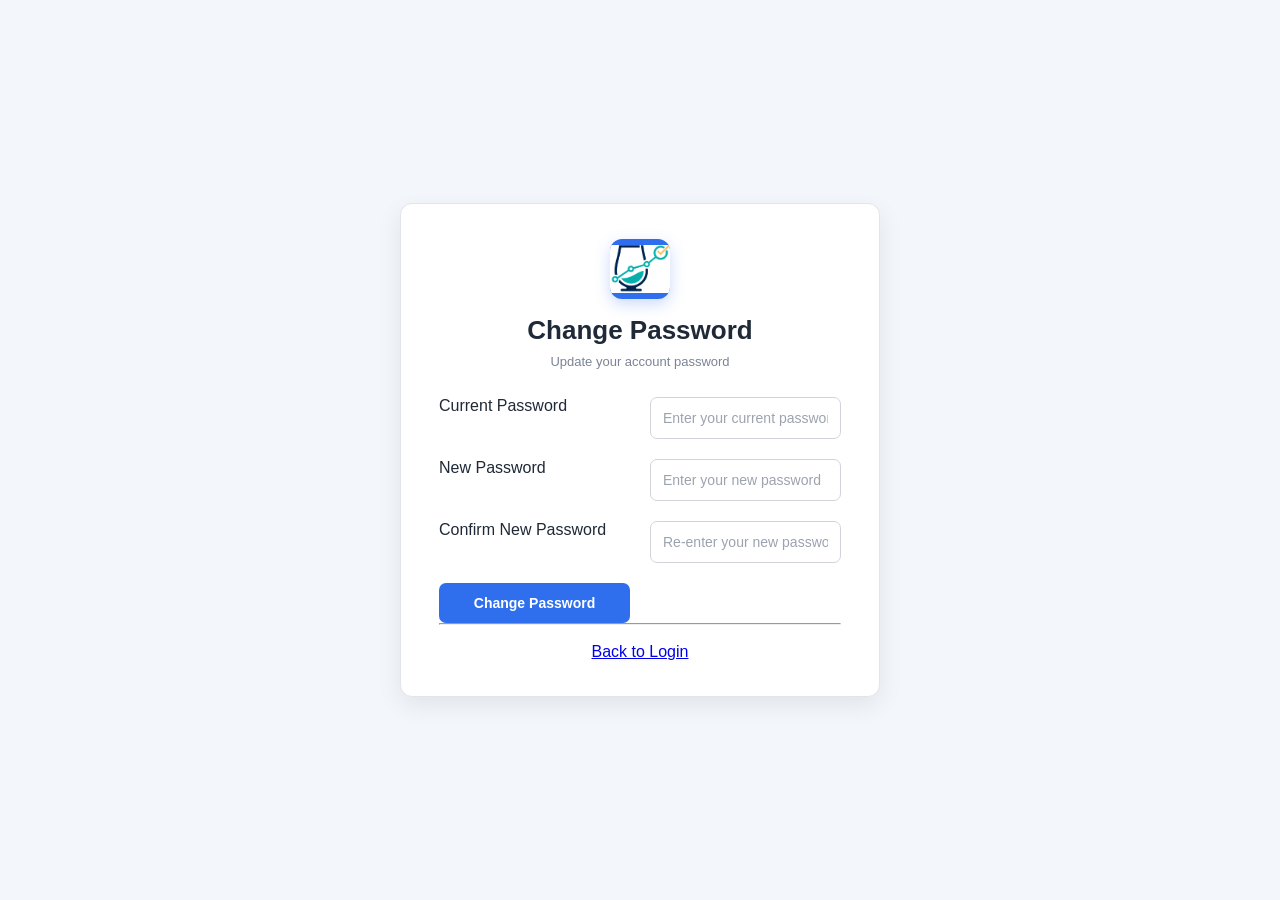
==== frontend/change-password.html @ ade84765 "project Uploaded" ====
<!DOCTYPE html>
<html lang="en">

<head>

    <meta charset="UTF-8">

    <meta
        name="viewport"
        content="width=device-width, initial-scale=1.0"
    >

    <title>
        Change Password | Beverage Management System
    </title>

    <link
        rel="stylesheet"
        href="css/style.css"
    >

</head>


<body class="auth-page">


    <!-- =====================================================
         CHANGE PASSWORD CONTAINER
    ====================================================== -->

    <div class="auth-container">


        <!-- =================================================
             CHANGE PASSWORD CARD
        ================================================== -->

        <div class="auth-box">


            <!-- LOGO / TITLE -->

            <div class="auth-header">

                <div class="auth-logo">
                   <img src="image/logo.png" alt="BMS Logo">
                </div>

                <h1>
                    Change Password
                </h1>

                <p>
                    Update your account password
                </p>

            </div>


            <!-- =================================================
                 ERROR / SUCCESS MESSAGE
            ================================================== -->

            <div
                id="msg"
                class="auth-message"
                role="alert"
            ></div>


            <!-- =================================================
                 FORM
            ================================================== -->

            <form id="changePasswordForm" class="form-grid">

                <label for="current_password">Current Password</label>
                <input
                    type="password"
                    id="current_password"
                    name="current_password"
                    placeholder="Enter your current password"
                    required
                >

                <label for="new_password">New Password</label>
                <input
                    type="password"
                    id="new_password"
                    name="new_password"
                    placeholder="Enter your new password"
                    required
                >

                <label for="confirm_password">Confirm New Password</label>
                <input
                    type="password"
                    id="confirm_password"
                    name="confirm_password"
                    placeholder="Re-enter your new password"
                    required
                >

                <button
                      type="submit" 
                      class="btn btn-primary"
                      id="changePasswordButton">
                    
                    Change Password
                </button>

            </form>

            <hr>
<br>
            <p style="text-align:center;">
                <a href="login.html">Back to Login</a>
            </p>

        </div>

    </div>


    <script src="js/auth.js"></script>
    <script src="js/change-password.js"></script>

</body>
</html>
---- frontend/css/style.css ----
/* =====================================================
   BEVERAGE MANAGEMENT SYSTEM
   GLOBAL STYLE
   ===================================================== */

* {
    margin: 0;
    padding: 0;
    box-sizing: border-box;
}

body {
    font-family: Arial, Helvetica, sans-serif;
    background: #f4f6f9;
    color: #1f2937;
    min-height: 100vh;
}


/* =====================================================
   SIDEBAR
   ===================================================== */

.sidebar {
    position: fixed;
    left: 0;
    top: 0;

    width: 250px;
    height: 100vh;

    background: #172554;
    color: white;

    padding: 20px 14px;

    overflow-y: auto;
}


/* LOGO */

.logo {
    display: flex;
    align-items: center;

    gap: 12px;

    padding: 10px 12px 25px;

    border-bottom: 1px solid rgba(255,255,255,0.15);

    margin-bottom: 20px;
}

.logo-icon {
    width: 42px;
    height: 42px;

    display: flex;
    align-items: center;
    justify-content: center;

    background: #2563eb;

    border-radius: 10px;

    font-size: 22px;
    font-weight: bold;
}

.logo h2 {
    font-size: 21px;
    margin-bottom: 3px;
}

.logo span {
    font-size: 10px;
    color: #cbd5e1;
}


/* SIDEBAR MENU */

.sidebar-menu {
    display: flex;
    flex-direction: column;
    gap: 5px;
}

.sidebar-menu a {
    display: flex;
    align-items: center;

    gap: 12px;

    padding: 12px 14px;

    color: #dbeafe;

    text-decoration: none;

    border-radius: 8px;

    font-size: 14px;

    transition: all 0.2s ease;
}

.sidebar-menu a:hover {
    background: #1e3a8a;
    color: white;
}

.sidebar-menu a.active {
    background: #2563eb;
    color: white;
    font-weight: 600;
}

.sidebar-menu .icon {
    width: 24px;
    text-align: center;
    font-size: 17px;
}


/* =====================================================
   MAIN CONTENT
   ===================================================== */

.main {
    margin-left: 250px;
    min-height: 100vh;
}


/* =====================================================
   TOPBAR
   ===================================================== */

.topbar {
    height: 80px;

    background: white;

    border-bottom: 1px solid #e5e7eb;

    display: flex;
    align-items: center;
    justify-content: space-between;

    padding: 0 35px;

    position: sticky;
    top: 0;

    z-index: 50;
}

.topbar h1 {
    font-size: 25px;
    color: #111827;
    margin-bottom: 4px;
}

.topbar p {
    color: #6b7280;
    font-size: 13px;
}


/* USER */

.user-section {
    display: flex;
    align-items: center;

    gap: 10px;
}

.user-avatar {
    width: 40px;
    height: 40px;

    border-radius: 50%;

    background: #2563eb;

    color: white;

    display: flex;
    align-items: center;
    justify-content: center;

    font-weight: bold;
}

.user-info {
    display: flex;
    flex-direction: column;
}

.user-info strong {
    font-size: 14px;
}

.user-info span {
    font-size: 11px;
    color: #6b7280;
}


/* =====================================================
   CONTENT
   ===================================================== */

.content {
    padding: 30px 35px;
}


/* PAGE HEADER */

.page-header {
    display: flex;

    justify-content: space-between;
    align-items: center;

    margin-bottom: 22px;
}

.page-header h2 {
    font-size: 20px;
    margin-bottom: 5px;
}

.page-header p {
    color: #6b7280;
    font-size: 13px;
}


/* =====================================================
   PANEL
   ===================================================== */

.panel {
    background: white;

    border: 1px solid #e5e7eb;

    border-radius: 10px;

    padding: 22px;

    box-shadow: 0 2px 5px rgba(0,0,0,0.03);

    margin-bottom: 20px;
}


/* =====================================================
   SEARCH
   ===================================================== */

.search-panel {
    padding: 18px 22px;
}

.search-box {
    width: 100%;
}

.search-box label {
    display: block;

    font-size: 13px;
    font-weight: 600;

    margin-bottom: 8px;

    color: #374151;
}

.search-input-group {
    display: flex;

    gap: 10px;
}

.search-input-group input {
    flex: 1;
}


/* =====================================================
   INPUTS
   ===================================================== */

input,
select {
    width: 100%;

    height: 42px;

    border: 1px solid #d1d5db;

    border-radius: 7px;

    padding: 0 12px;

    background: white;

    color: #111827;

    font-size: 14px;

    outline: none;

    transition: border 0.2s ease,
                box-shadow 0.2s ease;
}

input:focus,
select:focus {
    border-color: #2563eb;

    box-shadow: 0 0 0 3px rgba(37,99,235,0.10);
}

input::placeholder {
    color: #9ca3af;
}


/* =====================================================
   FORM
   ===================================================== */

.beverage-form-panel {
    display: none;
}

.beverage-form-panel.show {
    display: block;
}

.panel-header {
    display: flex;

    justify-content: space-between;
    align-items: center;

    margin-bottom: 20px;
}

.panel-header h3 {
    font-size: 17px;

    color: #111827;

    margin-bottom: 4px;
}

.panel-header p {
    font-size: 12px;

    color: #6b7280;
}


/* CLOSE BUTTON */

.close-btn {
    width: 32px;
    height: 32px;

    border: none;

    background: #f3f4f6;

    color: #4b5563;

    border-radius: 6px;

    font-size: 22px;

    cursor: pointer;
}

.close-btn:hover {
    background: #e5e7eb;
}


/* FORM GRID */

.form-grid {
    display: grid;

    grid-template-columns:
        repeat(2, minmax(0, 1fr));

    gap: 20px;
}

.form-group {
    display: flex;

    flex-direction: column;

    gap: 7px;
}

.form-group label {
    font-size: 13px;

    font-weight: 600;

    color: #374151;
}

.form-group label span {
    color: #dc2626;
}


/* PRICE */

.price-input {
    display: flex;

    align-items: center;

    border: 1px solid #d1d5db;

    border-radius: 7px;

    height: 42px;

    overflow: hidden;
}

.price-input span {
    height: 100%;

    display: flex;

    align-items: center;

    padding: 0 12px;

    background: #f9fafb;

    border-right: 1px solid #d1d5db;

    color: #6b7280;

    font-size: 13px;
}

.price-input input {
    border: none;

    border-radius: 0;

    height: 40px;
}

.price-input input:focus {
    box-shadow: none;
}


/* =====================================================
   FORM BUTTONS
   ===================================================== */

.form-actions {
    display: flex;

    gap: 10px;

    margin-top: 25px;

    padding-top: 20px;

    border-top: 1px solid #e5e7eb;
}


/* =====================================================
   BUTTONS
   ===================================================== */

.btn {
    height: 40px;

    padding: 0 17px;

    border: none;

    border-radius: 7px;

    font-size: 13px;

    font-weight: 600;

    cursor: pointer;

    transition: all 0.2s ease;
}

.btn-primary {
    background: #2563eb;

    color: white;
}

.btn-primary:hover {
    background: #1d4ed8;
}

.btn-secondary {
    background: #e5e7eb;

    color: #374151;
}

.btn-secondary:hover {
    background: #d1d5db;
}

.btn-cancel {
    background: #fee2e2;

    color: #b91c1c;
}

.btn-cancel:hover {
    background: #fecaca;
}


/* =====================================================
   TABLE
   ===================================================== */

.table-panel {
    padding: 0;

    overflow: hidden;
}

.table-panel .panel-header {
    padding: 20px 22px;

    margin-bottom: 0;

    border-bottom: 1px solid #e5e7eb;
}

.record-count {
    font-size: 13px;

    color: #6b7280;
}

.record-count strong {
    color: #111827;
}


/* TABLE CONTAINER */

.table-container {
    width: 100%;

    overflow-x: auto;
}

.table {
    width: 100%;

    border-collapse: collapse;

    min-width: 850px;
}

.table th {
    background: #f8fafc;

    color: #475569;

    font-size: 12px;

    font-weight: 700;

    text-align: left;

    padding: 14px 16px;

    border-bottom: 1px solid #e5e7eb;

    white-space: nowrap;
}

.table td {
    padding: 14px 16px;

    border-bottom: 1px solid #f1f5f9;

    font-size: 13px;

    color: #374151;

    white-space: nowrap;
}

.table tbody tr:hover {
    background: #f8fafc;
}

.table tbody tr:last-child td {
    border-bottom: none;
}


/* =====================================================
   STATUS
   ===================================================== */

.status {
    display: inline-block;

    padding: 5px 9px;

    border-radius: 20px;

    font-size: 11px;

    font-weight: 600;
}

.status-active {
    background: #dcfce7;

    color: #166534;
}

.status-low {
    background: #fef3c7;

    color: #92400e;
}

.status-out {
    background: #fee2e2;

    color: #991b1b;
}


/* =====================================================
   TABLE ACTION BUTTONS
   ===================================================== */

.action-btn {
    border: none;

    padding: 6px 10px;

    border-radius: 5px;

    font-size: 11px;

    cursor: pointer;

    margin-right: 4px;
}

.edit-btn {
    background: #dbeafe;

    color: #1d4ed8;
}

.edit-btn:hover {
    background: #bfdbfe;
}

.delete-btn {
    background: #fee2e2;

    color: #b91c1c;
}

.delete-btn:hover {
    background: #fecaca;
}


/* =====================================================
   EMPTY STATE
   ===================================================== */

.empty-state {
    text-align: center !important;

    padding: 45px !important;

    color: #9ca3af !important;
}


/* =====================================================
   RESPONSIVE DESIGN
   ===================================================== */

@media (max-width: 1000px) {

    .sidebar {
        width: 210px;
    }

    .main {
        margin-left: 210px;
    }

    .content {
        padding: 25px;
    }

    .topbar {
        padding: 0 25px;
    }

}


@media (max-width: 800px) {

    .sidebar {
        position: fixed;

        width: 70px;

        padding: 15px 8px;
    }

    .logo {
        justify-content: center;

        padding: 8px;

        border: none;
    }

    .logo > div:not(.logo-icon) {
        display: none;
    }

    .sidebar-menu a {
        justify-content: center;

        padding: 12px 5px;
    }

    .sidebar-menu a {
        font-size: 0;
    }

    .sidebar-menu .icon {
        font-size: 18px;
    }

    .main {
        margin-left: 70px;
    }

    .topbar {
        padding: 0 20px;
    }

    .content {
        padding: 20px;
    }

    .form-grid {
        grid-template-columns: 1fr;
    }

}


@media (max-width: 600px) {

    .topbar {
        height: auto;

        padding: 15px;

        gap: 15px;

        align-items: flex-start;
    }

    .topbar h1 {
        font-size: 20px;
    }

    .user-info {
        display: none;
    }

    .content {
        padding: 15px;
    }

    .page-header {
        flex-direction: column;

        align-items: flex-start;

        gap: 15px;
    }

    .search-input-group {
        flex-direction: column;
    }

    .search-input-group .btn {
        width: 100%;
    }

    .panel {
        padding: 16px;
    }

}



/* =========================================================
   RESET
========================================================= */

* {
    margin: 0;
    padding: 0;
    box-sizing: border-box;
}


html {
    scroll-behavior: smooth;
}


body {
    font-family:
        Arial,
        Helvetica,
        sans-serif;

    background: #f5f7fb;

    color: #1f2937;

    min-height: 100vh;
}


/* =========================================================
   SIDEBAR
========================================================= */

.sidebar {

    position: fixed;

    left: 0;
    top: 0;

    width: 240px;

    height: 100vh;

    background: #172033;

    color: #ffffff;

    display: flex;

    flex-direction: column;

    z-index: 1000;
}


/* LOGO */

.sidebar-logo {

    padding: 24px 20px;

    border-bottom:
        1px solid
        rgba(255, 255, 255, 0.08);
}


.sidebar-logo h2 {

    font-size: 25px;

    font-weight: 700;

    margin-bottom: 5px;
}


.sidebar-logo span {

    font-size: 12px;

    color: #aeb8ca;
}


/* NAVIGATION */

.sidebar-nav {

    flex: 1;

    padding: 18px 12px;

    overflow-y: auto;
}


.sidebar-nav a,
.sidebar-bottom a {

    display: flex;

    align-items: center;

    gap: 12px;

    text-decoration: none;

    color: #c7cfdd;

    padding: 12px 14px;

    margin-bottom: 5px;

    border-radius: 8px;

    font-size: 14px;

    transition:
        background 0.2s ease,
        color 0.2s ease;
}


.sidebar-nav a:hover,
.sidebar-bottom a:hover {

    background: #26334d;

    color: #ffffff;
}


/* ACTIVE PAGE */

.sidebar-nav a.active {

    background: #2f6fed;

    color: #ffffff;

    font-weight: 600;
}


.nav-icon {

    width: 24px;

    min-width: 24px;

    text-align: center;

    font-size: 16px;
}


/* BOTTOM */

.sidebar-bottom {

    padding: 12px;

    border-top:
        1px solid
        rgba(255, 255, 255, 0.08);
}


.logout-link:hover {

    background: #9f2d2d !important;

    color: #ffffff !important;
}


/* =========================================================
   MAIN CONTENT
========================================================= */

.main {

    margin-left: 240px;

    min-height: 100vh;

    padding: 0 30px 40px;
}


/* =========================================================
   TOPBAR
========================================================= */

.topbar {

    min-height: 90px;

    display: flex;

    align-items: center;

    justify-content: space-between;

    border-bottom:
        1px solid
        #e5e7eb;

    margin-bottom: 25px;
}


.page-heading h1 {

    font-size: 28px;

    font-weight: 700;

    color: #172033;

    margin-bottom: 5px;
}


.page-heading p {

    color: #6b7280;

    font-size: 14px;
}


.user-area {

    display: flex;

    align-items: center;
}


.user-info {

    display: flex;

    flex-direction: column;

    align-items: flex-end;

    gap: 3px;
}


.user-label {

    font-size: 11px;

    color: #8a94a6;
}


.user-info strong {

    font-size: 14px;

    color: #273449;
}


/* =========================================================
   MESSAGE
========================================================= */

.message {

    display: none;

    padding: 12px 16px;

    margin-bottom: 20px;

    border-radius: 7px;

    font-size: 14px;
}


.message.success {

    display: block;

    background: #e8f7ee;

    border:
        1px solid
        #b7e5c8;

    color: #176b37;
}


.message.error {

    display: block;

    background: #fdecec;

    border:
        1px solid
        #f2bcbc;

    color: #a12626;
}


/* =========================================================
   PANEL
========================================================= */

.panel {

    background: #ffffff;

    border:
        1px solid
        #e5e7eb;

    border-radius: 10px;

    padding: 25px;

    box-shadow:
        0 2px 8px
        rgba(0, 0, 0, 0.04);
}


.panel-header {

    margin-bottom: 22px;
}


.panel-header h2 {

    font-size: 19px;

    color: #172033;

    margin-bottom: 5px;
}


.panel-header p {

    color: #7a8494;

    font-size: 13px;
}


/* =========================================================
   CATEGORY FORM
========================================================= */

.category-form-panel {

    margin-bottom: 25px;
}


.category-form {

    display: grid;

    grid-template-columns:
        repeat(2, minmax(0, 1fr));

    gap: 20px;
}


.form-group {

    display: flex;

    flex-direction: column;

    gap: 8px;
}


.form-group label {

    font-size: 14px;

    font-weight: 600;

    color: #374151;
}


.required {

    color: #d73737;

    margin-left: 3px;
}


.form-group input,
.form-group textarea {

    width: 100%;

    border:
        1px solid
        #d5dae3;

    border-radius: 7px;

    padding: 11px 12px;

    font-family: inherit;

    font-size: 14px;

    color: #273449;

    background: #ffffff;

    outline: none;

    transition:
        border-color 0.2s ease,
        box-shadow 0.2s ease;
}


.form-group input {

    height: 44px;
}


.form-group textarea {

    min-height: 100px;

    resize: vertical;
}


.form-group input::placeholder,
.form-group textarea::placeholder {

    color: #a0a7b3;
}


.form-group input:focus,
.form-group textarea:focus {

    border-color: #2f6fed;

    box-shadow:
        0 0 0 3px
        rgba(47, 111, 237, 0.10);
}


/* =========================================================
   FORM ACTIONS
========================================================= */

.form-actions {

    grid-column: 1 / -1;

    display: flex;

    align-items: center;

    gap: 10px;

    padding-top: 3px;
}


/* =========================================================
   BUTTONS
========================================================= */

.btn {

    border: none;

    border-radius: 7px;

    padding: 10px 17px;

    min-height: 40px;

    font-family: inherit;

    font-size: 13px;

    font-weight: 600;

    cursor: pointer;

    transition:
        background 0.2s ease,
        transform 0.1s ease;
}


.btn:active {

    transform: translateY(1px);
}


.btn-primary {

    background: #2f6fed;

    color: #ffffff;
}


.btn-primary:hover {

    background: #245dcc;
}


.btn-secondary {

    background: #e9edf3;

    color: #364152;
}


.btn-secondary:hover {

    background: #dce2ea;
}


.btn-danger {

    background: #dc3545;

    color: #ffffff;

    margin-left: 6px;
}


.btn-danger:hover {

    background: #bb2635;
}


/* =========================================================
   CATEGORY LIST
========================================================= */

.category-list-panel {

    overflow: hidden;
}


.category-list-header {

    display: flex;

    align-items: center;

    justify-content: space-between;

    gap: 20px;

    flex-wrap: wrap;
}


/* SEARCH */

.search-box input {

    width: 250px;

    height: 40px;

    padding: 9px 12px;

    border:
        1px solid
        #d5dae3;

    border-radius: 7px;

    outline: none;

    font-family: inherit;

    font-size: 13px;
}


.search-box input:focus {

    border-color: #2f6fed;

    box-shadow:
        0 0 0 3px
        rgba(47, 111, 237, 0.10);
}


/* =========================================================
   TABLE
========================================================= */

.table-container {

    width: 100%;

    overflow-x: auto;
}


.table {

    width: 100%;

    border-collapse: collapse;

    min-width: 650px;
}


.table thead {

    background: #f7f8fa;
}


.table th {

    padding: 13px 15px;

    text-align: left;

    border-bottom:
        1px solid
        #e1e5eb;

    font-size: 12px;

    font-weight: 700;

    color: #596579;

    text-transform: uppercase;
}


.table td {

    padding: 14px 15px;

    border-bottom:
        1px solid
        #edf0f4;

    font-size: 13px;

    color: #3e4858;

    vertical-align: middle;
}


.table tbody tr:hover {

    background: #fafbfc;
}


.table tbody tr:last-child td {

    border-bottom: none;
}


.action-column {

    width: 180px;
}


/* =========================================================
   LOADING / EMPTY
========================================================= */

.loading-cell {

    text-align: center;

    padding: 30px !important;

    color: #8a94a6 !important;
}


/* =========================================================
   ACCESSIBILITY
========================================================= */

.sr-only {

    position: absolute;

    width: 1px;

    height: 1px;

    padding: 0;

    margin: -1px;

    overflow: hidden;

    clip: rect(0, 0, 0, 0);

    white-space: nowrap;

    border: 0;
}


/* =========================================================
   RESPONSIVE
========================================================= */

@media (max-width: 900px) {

    .sidebar {

        width: 210px;
    }


    .main {

        margin-left: 210px;

        padding-left: 20px;

        padding-right: 20px;
    }


    .category-form {

        grid-template-columns: 1fr;
    }

}


@media (max-width: 700px) {

    .sidebar {

        position: relative;

        width: 100%;

        height: auto;
    }


    .sidebar-nav {

        display: flex;

        overflow-x: auto;

        gap: 5px;
    }


    .sidebar-nav a {

        white-space: nowrap;
    }


    .main {

        margin-left: 0;

        padding: 0 15px 30px;
    }


    .topbar {

        align-items: flex-start;

        flex-direction: column;

        justify-content: center;

        gap: 12px;

        padding: 20px 0;
    }


    .user-info {

        align-items: flex-start;
    }


    .search-box input {

        width: 100%;
    }


    .category-list-header {

        align-items: stretch;

        flex-direction: column;
    }

}






/* =========================================================
   GLOBAL RESET
========================================================= */

* {
    margin: 0;
    padding: 0;
    box-sizing: border-box;
}


html {
    scroll-behavior: smooth;
}


body {
    font-family:
        Arial,
        Helvetica,
        sans-serif;

    background: #f5f7fb;

    color: #1f2937;

    min-height: 100vh;
}


/* =========================================================
   SIDEBAR
========================================================= */

.sidebar {

    position: fixed;

    top: 0;
    left: 0;

    width: 240px;

    height: 100vh;

    background: #172033;

    color: #ffffff;

    display: flex;

    flex-direction: column;

    z-index: 1000;
}


/* =========================================================
   SIDEBAR LOGO
========================================================= */

.sidebar-logo {

    padding: 24px 20px;

    border-bottom:
        1px solid
        rgba(255, 255, 255, 0.08);
}


.sidebar-logo h2 {

    font-size: 26px;

    font-weight: 700;

    margin-bottom: 5px;
}


.sidebar-logo span {

    font-size: 12px;

    color: #aeb8ca;
}


/* =========================================================
   SIDEBAR NAVIGATION
========================================================= */

.sidebar-nav {

    flex: 1;

    padding: 18px 12px;

    overflow-y: auto;
}


.sidebar-nav a,
.sidebar-bottom a {

    display: flex;

    align-items: center;

    gap: 12px;

    padding: 12px 14px;

    margin-bottom: 5px;

    border-radius: 8px;

    text-decoration: none;

    color: #c7cfdd;

    font-size: 14px;

    transition:
        background 0.2s ease,
        color 0.2s ease;
}


.sidebar-nav a:hover,
.sidebar-bottom a:hover {

    background: #26334d;

    color: #ffffff;
}


/* ACTIVE PAGE */

.sidebar-nav a.active {

    background: #2f6fed;

    color: #ffffff;

    font-weight: 600;
}


/* NAV ICON */

.nav-icon {

    width: 24px;

    min-width: 24px;

    text-align: center;

    font-size: 16px;
}


/* =========================================================
   SIDEBAR BOTTOM
========================================================= */

.sidebar-bottom {

    padding: 12px;

    border-top:
        1px solid
        rgba(255, 255, 255, 0.08);
}


.logout-link:hover {

    background: #9f2d2d !important;

    color: #ffffff !important;
}


/* =========================================================
   MAIN CONTENT
========================================================= */

.main {

    margin-left: 240px;

    min-height: 100vh;

    padding: 0 30px 40px;
}


/* =========================================================
   TOP BAR
========================================================= */

.topbar {

    min-height: 90px;

    display: flex;

    align-items: center;

    justify-content: space-between;

    margin-bottom: 25px;

    border-bottom:
        1px solid
        #e5e7eb;
}


.page-heading h1 {

    font-size: 28px;

    font-weight: 700;

    color: #172033;

    margin-bottom: 5px;
}


.page-heading p {

    font-size: 14px;

    color: #6b7280;
}


/* =========================================================
   USER AREA
========================================================= */

.user-area {

    display: flex;

    align-items: center;
}


.user-info {

    display: flex;

    flex-direction: column;

    align-items: flex-end;

    gap: 3px;
}


.user-label {

    font-size: 11px;

    color: #8a94a6;
}


.user-info strong {

    font-size: 14px;

    color: #273449;
}


/* =========================================================
   DASHBOARD CARD GRID
========================================================= */

.card-grid {

    display: grid;

    grid-template-columns:
        repeat(4, minmax(0, 1fr));

    gap: 18px;

    margin-bottom: 25px;
}


/* =========================================================
   DASHBOARD CARD
========================================================= */

.dashboard-card {

    background: #ffffff;

    border:
        1px solid
        #e5e7eb;

    border-radius: 10px;

    padding: 20px;

    display: flex;

    align-items: center;

    gap: 15px;

    min-height: 125px;

    box-shadow:
        0 2px 8px
        rgba(0, 0, 0, 0.04);

    transition:
        transform 0.2s ease,
        box-shadow 0.2s ease;
}


.dashboard-card:hover {

    transform: translateY(-2px);

    box-shadow:
        0 5px 15px
        rgba(0, 0, 0, 0.07);
}


/* =========================================================
   CARD ICON
========================================================= */

.card-icon {

    width: 52px;

    height: 52px;

    min-width: 52px;

    border-radius: 10px;

    display: flex;

    align-items: center;

    justify-content: center;

    font-size: 22px;
}


.beverage-icon {

    background: #e8f0ff;
}


.category-icon {

    background: #eeeafd;
}


.supplier-icon {

    background: #e8f8f1;
}


.purchase-icon {

    background: #fff3df;
}


.sales-icon {

    background: #e8f7ee;
}


.inventory-icon {

    background: #eaf5f8;
}


.warning-icon {

    background: #fff4d8;
}


.danger-icon {

    background: #fdecec;
}


/* =========================================================
   CARD CONTENT
========================================================= */

.card-content {

    min-width: 0;
}


.card-content h3 {

    font-size: 13px;

    font-weight: 600;

    color: #6b7280;

    margin-bottom: 6px;
}


.value {

    font-size: 27px;

    font-weight: 700;

    color: #172033;

    line-height: 1.1;

    margin-bottom: 5px;
}


.card-description {

    display: block;

    font-size: 11px;

    color: #9aa3b1;
}


/* =========================================================
   WARNING / DANGER CARDS
========================================================= */

.warning-card {

    border-left:
        4px solid
        #e6a700;
}


.danger-card {

    border-left:
        4px solid
        #dc3545;
}


/* =========================================================
   PANELS
========================================================= */

.panel {

    background: #ffffff;

    border:
        1px solid
        #e5e7eb;

    border-radius: 10px;

    padding: 25px;

    box-shadow:
        0 2px 8px
        rgba(0, 0, 0, 0.04);
}


.dashboard-panel {

    margin-top: 20px;
}


/* =========================================================
   PANEL HEADER
========================================================= */

.panel-header {

    display: flex;

    align-items: center;

    justify-content: space-between;

    gap: 15px;

    margin-bottom: 20px;
}


.panel-header h2 {

    font-size: 19px;

    color: #172033;

    margin-bottom: 5px;
}


.panel-header p {

    font-size: 13px;

    color: #7a8494;
}


/* =========================================================
   VIEW ALL LINK
========================================================= */

.view-all {

    text-decoration: none;

    color: #2f6fed;

    font-size: 13px;

    font-weight: 600;
}


.view-all:hover {

    text-decoration: underline;
}


/* =========================================================
   TABLE WRAPPER
========================================================= */

.table-wrap {

    width: 100%;

    overflow-x: auto;
}


/* =========================================================
   TABLE
========================================================= */

.table {

    width: 100%;

    border-collapse: collapse;

    min-width: 650px;
}


.table thead {

    background: #f7f8fa;
}


.table th {

    padding: 13px 15px;

    text-align: left;

    border-bottom:
        1px solid
        #e1e5eb;

    font-size: 12px;

    font-weight: 700;

    color: #596579;

    text-transform: uppercase;
}


.table td {

    padding: 14px 15px;

    border-bottom:
        1px solid
        #edf0f4;

    font-size: 13px;

    color: #3e4858;

    vertical-align: middle;
}


.table tbody tr:hover {

    background: #fafbfc;
}


.table tbody tr:last-child td {

    border-bottom: none;
}


/* =========================================================
   LOADING CELL
========================================================= */

.loading-cell {

    text-align: center;

    padding: 30px !important;

    color: #8a94a6 !important;
}


/* =========================================================
   RESPONSIVE - TABLET
========================================================= */

@media (max-width: 1100px) {

    .card-grid {

        grid-template-columns:
            repeat(2, minmax(0, 1fr));
    }

}


/* =========================================================
   RESPONSIVE - SMALL TABLET
========================================================= */

@media (max-width: 900px) {

    .sidebar {

        width: 210px;
    }


    .main {

        margin-left: 210px;

        padding-left: 20px;

        padding-right: 20px;
    }


    .card-grid {

        grid-template-columns:
            repeat(2, minmax(0, 1fr));
    }

}


/* =========================================================
   RESPONSIVE - MOBILE
========================================================= */

@media (max-width: 700px) {

    .sidebar {

        position: relative;

        width: 100%;

        height: auto;
    }


    .sidebar-nav {

        display: flex;

        overflow-x: auto;

        padding: 10px;

        gap: 5px;
    }


    .sidebar-nav a {

        white-space: nowrap;

        margin-bottom: 0;
    }


    .sidebar-bottom {

        display: none;
    }


    .main {

        margin-left: 0;

        padding:
            0 15px 30px;
    }


    .topbar {

        min-height: auto;

        padding: 20px 0;

        flex-direction: column;

        align-items: flex-start;

        gap: 12px;
    }


    .user-info {

        align-items: flex-start;
    }


    .card-grid {

        grid-template-columns: 1fr;

        gap: 14px;
    }


    .dashboard-card {

        min-height: 110px;
    }


    .panel {

        padding: 18px;
    }


    .panel-header {

        align-items: flex-start;

        flex-direction: column;
    }

}


/* =========================================================
   ACCESSIBILITY
========================================================= */

button,
a,
input {

    -webkit-tap-highlight-color:
        transparent;
}


a:focus-visible,
button:focus-visible,
input:focus-visible {

    outline:
        3px solid
        rgba(47, 111, 237, 0.25);

    outline-offset: 2px;
}





/* =========================================================
   INVENTORY PAGE
========================================================= */


/* =========================================================
   INVENTORY CONTROLS
========================================================= */

.inventory-controls {

    margin-bottom: 20px;
}


/* =========================================================
   INVENTORY TABLE PANEL
========================================================= */

.inventory-table-panel {

    margin-top: 0;

    overflow: hidden;
}


/* =========================================================
   INVENTORY SEARCH
========================================================= */

.inventory-search {

    display: flex;

    align-items: center;
}


.inventory-search input {

    width: 240px;

    height: 40px;

    padding:
        9px 12px;

    border:
        1px solid
        #d5dae3;

    border-radius: 7px;

    background: #ffffff;

    color: #273449;

    font-family: inherit;

    font-size: 13px;

    outline: none;

    transition:
        border-color 0.2s ease,
        box-shadow 0.2s ease;
}


.inventory-search input::placeholder {

    color: #9aa3b1;
}


.inventory-search input:focus {

    border-color: #2f6fed;

    box-shadow:
        0 0 0 3px
        rgba(47, 111, 237, 0.10);
}


/* =========================================================
   REFRESH BUTTON
========================================================= */

.refresh-icon {

    display: inline-block;

    margin-right: 5px;

    font-size: 16px;
}


/* =========================================================
   INVENTORY TABLE
========================================================= */

.inventory-table {

    min-width: 800px;
}


.inventory-table th {

    white-space: nowrap;
}


.inventory-table td {

    vertical-align: middle;
}


/* =========================================================
   STOCK VALUE
========================================================= */

.stock-value {

    font-weight: 700;

    font-size: 14px;
}


/* =========================================================
   REORDER LEVEL
========================================================= */

.reorder-level {

    color: #667085;

    font-size: 13px;
}


/* =========================================================
   STATUS BADGES
========================================================= */

.status-badge {

    display: inline-flex;

    align-items: center;

    justify-content: center;

    min-width: 85px;

    padding:
        5px 10px;

    border-radius: 20px;

    font-size: 11px;

    font-weight: 700;

    text-transform: uppercase;

    letter-spacing: 0.2px;
}


/* AVAILABLE */

.status-in-stock {

    background: #e8f7ee;

    color: #176b37;
}


/* LOW STOCK */

.status-low-stock {

    background: #fff4d8;

    color: #916800;
}


/* OUT OF STOCK */

.status-out-of-stock {

    background: #fdecec;

    color: #a12626;
}


/* =========================================================
   INVENTORY ROW STATES
========================================================= */

.inventory-table tbody tr.low-stock-row {

    background:
        rgba(255, 193, 7, 0.04);
}


.inventory-table tbody tr.out-of-stock-row {

    background:
        rgba(220, 53, 69, 0.04);
}


/* =========================================================
   LOADING
========================================================= */

.inventory-table .loading-cell {

    text-align: center;

    padding:
        35px 15px !important;

    color: #8a94a6;
}


/* =========================================================
   EMPTY INVENTORY
========================================================= */

.empty-inventory {

    text-align: center;

    padding:
        35px 15px !important;

    color: #8a94a6;
}


/* =========================================================
   RESPONSIVE
========================================================= */

@media (max-width: 900px) {

    .inventory-search input {

        width: 200px;
    }

}


@media (max-width: 700px) {

    .inventory-controls .panel-header,
    .inventory-table-panel .panel-header {

        align-items: flex-start;

        flex-direction: column;
    }


    .inventory-search {

        width: 100%;
    }


    .inventory-search input {

        width: 100%;
    }

}




/* =========================================================
   AUTHENTICATION / LOGIN PAGE
========================================================= */


/* =========================================================
   AUTH PAGE
========================================================= */

.auth-page {

    min-height: 100vh;

    margin: 0;

    padding: 30px 20px;

    display: flex;

    align-items: center;

    justify-content: center;

    background:
        linear-gradient(
            135deg,
            #eef3fb 0%,
            #f7f9fc 50%,
            #e9eef7 100%
        );

    font-family:
        Arial,
        Helvetica,
        sans-serif;

    color: #1f2937;
}


/* =========================================================
   AUTH CONTAINER
========================================================= */

.auth-container {

    width: 100%;

    max-width: 450px;

    display: flex;

    flex-direction: column;

    align-items: center;
}


/* =========================================================
   AUTH BOX
========================================================= */

.auth-box {

    width: 100%;

    background: #ffffff;

    border:
        1px solid
        #e2e6ed;

    border-radius: 12px;

    padding: 35px;

    box-shadow:
        0 10px 35px
        rgba(23, 32, 51, 0.10);
}


/* =========================================================
   AUTH HEADER
========================================================= */

.auth-header {

    text-align: center;

    margin-bottom: 28px;
}


/* =========================================================
   LOGO
========================================================= */

.auth-logo {

    width: 64px;

    height: 64px;

    margin:
        0 auto 16px;

    display: flex;

    align-items: center;

    justify-content: center;

    border-radius: 12px;

    background: #2f6fed;

    color: #ffffff;

    font-size: 22px;

    font-weight: 700;

    letter-spacing: 1px;

    box-shadow:
        0 5px 15px
        rgba(47, 111, 237, 0.25);
}


/* =========================================================
   TITLE
========================================================= */

.auth-header h1 {

    font-size: 23px;

    line-height: 1.3;

    color: #172033;

    margin-bottom: 8px;
}


.auth-header p {

    font-size: 14px;

    color: #7a8494;
}


/* =========================================================
   MESSAGE
========================================================= */

.auth-message {

    display: none;

    width: 100%;

    padding: 11px 13px;

    margin-bottom: 18px;

    border-radius: 7px;

    font-size: 13px;

    line-height: 1.5;
}


/* ERROR */

.auth-message.error {

    display: block;

    background: #fdecec;

    border:
        1px solid
        #f2bcbc;

    color: #a12626;
}


/* SUCCESS */

.auth-message.success {

    display: block;

    background: #e8f7ee;

    border:
        1px solid
        #b7e5c8;

    color: #176b37;
}


/* =========================================================
   LOGIN FORM
========================================================= */

.auth-form {

    width: 100%;
}


/* =========================================================
   FORM GROUP
========================================================= */

.auth-form-group {

    display: flex;

    flex-direction: column;

    margin-bottom: 19px;
}


.auth-form-group label {

    margin-bottom: 8px;

    font-size: 14px;

    font-weight: 600;

    color: #374151;
}


/* =========================================================
   INPUTS
========================================================= */

.auth-form-group input {

    width: 100%;

    height: 46px;

    padding:
        11px 13px;

    border:
        1px solid
        #d4dae3;

    border-radius: 7px;

    background: #ffffff;

    color: #273449;

    font-family: inherit;

    font-size: 14px;

    outline: none;

    transition:
        border-color 0.2s ease,
        box-shadow 0.2s ease;
}


.auth-form-group input::placeholder {

    color: #a0a7b3;
}


.auth-form-group input:hover {

    border-color: #b8c0cd;
}


.auth-form-group input:focus {

    border-color: #2f6fed;

    box-shadow:
        0 0 0 3px
        rgba(47, 111, 237, 0.10);
}


/* =========================================================
   LOGIN BUTTON
========================================================= */

.auth-login-btn {

    width: 100%;

    height: 46px;

    margin-top: 5px;

    border: none;

    border-radius: 7px;

    background: #2f6fed;

    color: #ffffff;

    font-family: inherit;

    font-size: 14px;

    font-weight: 600;

    cursor: pointer;

    transition:
        background 0.2s ease,
        transform 0.1s ease;
}


.auth-login-btn:hover {

    background: #245dcc;
}


.auth-login-btn:active {

    transform: translateY(1px);
}


.auth-login-btn:disabled {

    background: #8ba9e2;

    cursor: not-allowed;

    transform: none;
}


/* =========================================================
   AUTH LINKS
========================================================= */

.auth-links {

    margin-top: 25px;

    padding-top: 20px;

    border-top:
        1px solid
        #edf0f4;

    text-align: center;
}


.auth-links p {

    margin-bottom: 9px;

    font-size: 13px;

    color: #7a8494;
}


.auth-links p:last-child {

    margin-bottom: 0;
}


.auth-links a {

    color: #2f6fed;

    font-weight: 600;

    text-decoration: none;
}


.auth-links a:hover {

    text-decoration: underline;
}


/* =========================================================
   FOOTER
========================================================= */

.auth-footer {

    margin-top: 20px;

    color: #8b95a5;

    font-size: 12px;

    text-align: center;
}


/* =========================================================
   RESPONSIVE LOGIN PAGE
========================================================= */

@media (max-width: 500px) {

    .auth-page {

        padding:
            20px 15px;
    }


    .auth-box {

        padding:
            28px 22px;

        border-radius: 10px;
    }


    .auth-header h1 {

        font-size: 20px;
    }


    .auth-logo {

        width: 58px;

        height: 58px;

        font-size: 20px;
    }

}


/* =========================================================
   ACCESSIBILITY
========================================================= */

.auth-form-group input:focus-visible,
.auth-login-btn:focus-visible,
.auth-links a:focus-visible {

    outline:
        3px solid
        rgba(47, 111, 237, 0.25);

    outline-offset: 2px;
}



/* =========================================================
   PURCHASES PAGE
========================================================= */


/* =========================================================
   PURCHASE FORM
========================================================= */

.purchase-form-panel {

    margin-bottom: 25px;
}


/* =========================================================
   SUPPLIER
========================================================= */

.supplier-group {

    max-width: 550px;

    margin-bottom: 28px;
}


.supplier-group label {

    display: block;

    margin-bottom: 8px;

    font-size: 14px;

    font-weight: 600;

    color: #374151;
}


.required {

    color: #d73737;

    margin-left: 3px;
}


.supplier-group select {

    width: 100%;

    height: 44px;

    padding:
        10px 12px;

    border:
        1px solid
        #d5dae3;

    border-radius: 7px;

    background: #ffffff;

    color: #273449;

    font-family: inherit;

    font-size: 14px;

    outline: none;

    cursor: pointer;

    transition:
        border-color 0.2s ease,
        box-shadow 0.2s ease;
}


.supplier-group select:focus {

    border-color: #2f6fed;

    box-shadow:
        0 0 0 3px
        rgba(47, 111, 237, 0.10);
}


/* =========================================================
   PURCHASE ITEMS SECTION
========================================================= */

.purchase-lines-section {

    margin-top: 10px;
}


.section-heading {

    margin-bottom: 15px;
}


.section-heading h3 {

    font-size: 16px;

    color: #273449;

    margin-bottom: 4px;
}


.section-heading p {

    font-size: 13px;

    color: #7a8494;
}


/* =========================================================
   PURCHASE LINES
========================================================= */

.purchase-lines {

    display: flex;

    flex-direction: column;

    gap: 12px;

    margin-bottom: 15px;
}


/*
   These styles support purchase rows generated
   dynamically by purchases.js.
*/

.purchase-line {

    display: grid;

    grid-template-columns:
        2fr
        1fr
        1fr
        auto;

    align-items: end;

    gap: 12px;

    padding: 15px;

    border:
        1px solid
        #e2e6ed;

    border-radius: 8px;

    background: #fafbfc;
}


/* =========================================================
   PURCHASE LINE LABELS
========================================================= */

.purchase-line label {

    display: block;

    margin-bottom: 7px;

    font-size: 12px;

    font-weight: 600;

    color: #596579;
}


/* =========================================================
   PURCHASE LINE INPUTS
========================================================= */

.purchase-line select,
.purchase-line input {

    width: 100%;

    height: 40px;

    padding:
        9px 11px;

    border:
        1px solid
        #d5dae3;

    border-radius: 6px;

    background: #ffffff;

    color: #273449;

    font-family: inherit;

    font-size: 13px;

    outline: none;
}


.purchase-line select:focus,
.purchase-line input:focus {

    border-color: #2f6fed;

    box-shadow:
        0 0 0 3px
        rgba(47, 111, 237, 0.08);
}


/* =========================================================
   REMOVE BUTTON
========================================================= */

.remove-line {

    height: 40px;

    padding:
        0 13px;

    border: none;

    border-radius: 6px;

    background: #fdecec;

    color: #a12626;

    font-family: inherit;

    font-size: 12px;

    font-weight: 600;

    cursor: pointer;

    transition:
        background 0.2s ease;
}


.remove-line:hover {

    background: #f5d5d5;
}


/* =========================================================
   BUTTONS
========================================================= */

.btn {

    min-height: 40px;

    padding:
        10px 17px;

    border: none;

    border-radius: 7px;

    font-family: inherit;

    font-size: 13px;

    font-weight: 600;

    cursor: pointer;

    transition:
        background 0.2s ease,
        transform 0.1s ease;
}


.btn:active {

    transform: translateY(1px);
}


.btn-primary {

    background: #2f6fed;

    color: #ffffff;
}


.btn-primary:hover {

    background: #245dcc;
}


.btn-secondary {

    background: #e9edf3;

    color: #364152;
}


.btn-secondary:hover {

    background: #dce2ea;
}


.button-icon {

    font-size: 16px;

    margin-right: 4px;
}


/* =========================================================
   PURCHASE ACTIONS
========================================================= */

.purchase-actions {

    display: flex;

    justify-content: flex-end;

    margin-top: 25px;

    padding-top: 20px;

    border-top:
        1px solid
        #edf0f4;
}


/* =========================================================
   PURCHASE HISTORY
========================================================= */

.purchase-history-panel {

    overflow: hidden;
}


.purchase-history-table {

    min-width: 650px;
}


.purchase-history-table th {

    white-space: nowrap;
}


.purchase-history-table td {

    vertical-align: middle;
}


/* =========================================================
   TOTAL
========================================================= */

.purchase-total {

    font-weight: 700;

    color: #172033;
}


/* =========================================================
   DATE
========================================================= */

.purchase-date {

    color: #667085;

    font-size: 13px;
}


/* =========================================================
   EMPTY HISTORY
========================================================= */

.empty-history {

    text-align: center;

    padding:
        35px 15px !important;

    color: #8a94a6;
}


/* =========================================================
   LOADING
========================================================= */

.loading-cell {

    text-align: center;

    padding:
        35px 15px !important;

    color: #8a94a6 !important;
}


/* =========================================================
   RESPONSIVE
========================================================= */

@media (max-width: 850px) {

    .purchase-line {

        grid-template-columns:
            1fr
            1fr;
    }


    .remove-line {

        width: 100%;
    }

}


@media (max-width: 600px) {

    .purchase-line {

        grid-template-columns: 1fr;

        padding: 12px;
    }


    .supplier-group {

        max-width: 100%;
    }


    .purchase-actions {

        justify-content: stretch;
    }


    .purchase-actions .btn {

        width: 100%;
    }

}



/* =========================================================
   REGISTER / AUTHENTICATION PAGE
   Beverage Management System
========================================================= */


/* =========================================================
   GLOBAL
========================================================= */

* {

    box-sizing: border-box;

    margin: 0;

    padding: 0;

}


body {

    font-family:
        Arial,
        Helvetica,
        sans-serif;

}


/* =========================================================
   AUTH PAGE
========================================================= */

.auth-page {

    min-height: 100vh;

    display: flex;

    align-items: center;

    justify-content: center;

    padding: 30px 15px;

    background:
        #f3f6fa;

}


/* =========================================================
   AUTH CONTAINER
========================================================= */

.auth-container {

    width: 100%;

    max-width: 480px;

}


/* =========================================================
   AUTH BOX
========================================================= */

.auth-box {

    width: 100%;

    background: #ffffff;

    border:
        1px solid
        #e1e5eb;

    border-radius: 12px;

    padding: 35px 38px;

    box-shadow:
        0 8px 25px
        rgba(0, 0, 0, 0.08);

}


/* =========================================================
   AUTH HEADER
========================================================= */

.auth-header {

    text-align: center;

    margin-bottom: 28px;

}


.auth-logo {

    width: 60px;

    height: 60px;

    margin:
        0 auto 15px;

    display: flex;

    align-items: center;

    justify-content: center;

    border-radius: 12px;

    background: #2f6fed;

    color: #ffffff;

    font-size: 21px;

    font-weight: 700;

    letter-spacing: 1px;

}


.auth-header h1 {

    margin-bottom: 7px;

    color: #1f2937;

    font-size: 26px;

    font-weight: 700;

}


.auth-header p {

    color: #7a8494;

    font-size: 13px;

}


/* =========================================================
   FORM
========================================================= */

.auth-form {

    width: 100%;

}


.form-group {

    margin-bottom: 17px;

}


.form-group label {

    display: block;

    margin-bottom: 7px;

    color: #374151;

    font-size: 13px;

    font-weight: 600;

}


/* =========================================================
   INPUTS
========================================================= */

.form-group input,
.form-group select {

    width: 100%;

    height: 44px;

    padding:
        10px 12px;

    border:
        1px solid
        #d5dae3;

    border-radius: 7px;

    background: #ffffff;

    color: #273449;

    font-family: inherit;

    font-size: 14px;

    outline: none;

    transition:
        border-color 0.2s ease,
        box-shadow 0.2s ease;

}


.form-group input::placeholder {

    color: #a1a9b5;

}


.form-group input:focus,
.form-group select:focus {

    border-color: #2f6fed;

    box-shadow:
        0 0 0 3px
        rgba(47, 111, 237, 0.10);

}


/* =========================================================
   SELECT
========================================================= */

.form-group select {

    cursor: pointer;

}


/* =========================================================
   REGISTER BUTTON
========================================================= */

.btn {

    border: none;

    border-radius: 7px;

    font-family: inherit;

    font-size: 14px;

    font-weight: 600;

    cursor: pointer;

}


.btn-primary {

    background: #2f6fed;

    color: #ffffff;

}


.btn-primary:hover {

    background: #245dcc;

}


.btn-primary:disabled {

    opacity: 0.65;

    cursor: not-allowed;

}


.register-btn {

    width: 100%;

    height: 44px;

    margin-top: 8px;

}


/* =========================================================
   MESSAGE
========================================================= */

.message {

    display: none;

    margin-bottom: 18px;

    padding:
        11px 13px;

    border-radius: 7px;

    font-size: 13px;

    line-height: 1.5;

}


/*
 * JavaScript adds the
 * success class when registration
 * succeeds.
 */

.message.success {

    display: block;

    background: #e8f7ee;

    color: #176b37;

    border:
        1px solid
        #b7e5c8;

}


/*
 * JavaScript adds the
 * error class when registration
 * fails.
 */

.message.error {

    display: block;

    background: #fdecec;

    color: #a12626;

    border:
        1px solid
        #f2bcbc;

}
.field-error.visible {
    display: block;
}

.field-error { display: none; color: #a12626; font-size: 13px; margin-top: 6px; }
.field-error.visible { display: block; }


/* =========================================================
   AUTH FOOTER
========================================================= */

.auth-footer {

    margin-top: 22px;

    padding-top: 20px;

    border-top:
        1px solid
        #edf0f4;

    text-align: center;

}


.auth-footer p {

    color: #7a8494;

    font-size: 13px;

}


.auth-footer a {

    color: #2f6fed;

    font-weight: 600;

    text-decoration: none;

}


.auth-footer a:hover {

    text-decoration: underline;

}


/* =========================================================
   MOBILE
========================================================= */

@media (max-width: 520px) {

    .auth-page {

        padding:
            20px 12px;

    }


    .auth-box {

        padding:
            28px 22px;

        border-radius: 10px;

    }


    .auth-header h1 {

        font-size: 23px;

    }


    .auth-logo {

        width: 54px;

        height: 54px;

        font-size: 19px;

    }

}




/* =========================================================
   REPORTS PAGE
   Beverage Management System
========================================================= */


/* =========================================================
   PAGE SUBTITLE
========================================================= */

.page-subtitle {

    margin-top: 5px;

    color: #7a8494;

    font-size: 13px;

}


/* =========================================================
   USER AREA
========================================================= */

.user-area {

    display: flex;

    align-items: center;

    justify-content: flex-end;

}


.user-name {

    display: inline-flex;

    align-items: center;

    padding: 8px 14px;

    background: #ffffff;

    border: 1px solid #e1e5eb;

    border-radius: 7px;

    color: #374151;

    font-size: 13px;

    font-weight: 600;

}


/* =========================================================
   REPORT CONTROLS
========================================================= */

.report-controls {

    display: flex;

    align-items: flex-end;

    justify-content: space-between;

    gap: 25px;

    flex-wrap: wrap;

}


/* =========================================================
   PERIOD FILTER
========================================================= */

.report-filter {

    min-width: 220px;

}


.report-filter label {

    display: block;

    margin-bottom: 7px;

    color: #374151;

    font-size: 13px;

    font-weight: 600;

}


.report-filter select {

    width: 100%;

    height: 42px;

    padding: 8px 12px;

    background: #ffffff;

    border: 1px solid #d5dae3;

    border-radius: 7px;

    color: #374151;

    font-size: 14px;

    cursor: pointer;

    outline: none;

}


.report-filter select:focus {

    border-color: #2f6fed;

    box-shadow:
        0 0 0 3px
        rgba(47, 111, 237, 0.10);

}


/* =========================================================
   REPORT BUTTONS
========================================================= */

.report-buttons {

    display: flex;

    align-items: center;

    gap: 10px;

    flex-wrap: wrap;

}


.report-buttons .btn {

    min-width: 135px;

    height: 42px;

    padding: 0 17px;

    border: none;

    border-radius: 7px;

    font-size: 13px;

    font-weight: 600;

    cursor: pointer;

    transition:
        background 0.2s ease,
        transform 0.1s ease;

}


.report-buttons .btn:active {

    transform: translateY(1px);

}


.report-buttons .btn-primary {

    background: #2f6fed;

    color: #ffffff;

}


.report-buttons .btn-primary:hover {

    background: #245dcc;

}


.report-buttons .btn-secondary {

    background: #eef1f5;

    color: #374151;

}


.report-buttons .btn-secondary:hover {

    background: #e1e5eb;

}


/* =========================================================
   REPORT OUTPUT PANEL
========================================================= */

.report-output-panel {

    margin-top: 20px;

    min-height: 400px;

}


/* =========================================================
   REPORT HEADER
========================================================= */

.report-header {

    display: flex;

    align-items: center;

    justify-content: space-between;

    padding-bottom: 18px;

    border-bottom:
        1px solid
        #edf0f4;

}


.report-header h2 {

    color: #1f2937;

    font-size: 20px;

    font-weight: 700;

}


.report-description {

    margin-top: 5px;

    color: #7a8494;

    font-size: 13px;

}


/* =========================================================
   REPORT OUTPUT
========================================================= */

.report-output {

    width: 100%;

    margin-top: 20px;

}


/* =========================================================
   EMPTY REPORT
========================================================= */

.empty-report {

    min-height: 280px;

    display: flex;

    flex-direction: column;

    align-items: center;

    justify-content: center;

    text-align: center;

}


.empty-report-icon {

    width: 65px;

    height: 65px;

    display: flex;

    align-items: center;

    justify-content: center;

    margin-bottom: 15px;

    background: #f0f4fa;

    border-radius: 50%;

    font-size: 28px;

}


.empty-report h3 {

    margin-bottom: 7px;

    color: #374151;

    font-size: 17px;

}


.empty-report p {

    max-width: 400px;

    color: #8a93a1;

    font-size: 13px;

    line-height: 1.6;

}


/* =========================================================
   REPORT TABLE
   Useful when reports.js generates a table
========================================================= */

.report-table {

    width: 100%;

    border-collapse: collapse;

    background: #ffffff;

}


.report-table th {

    padding: 13px 14px;

    background: #f6f8fb;

    border-bottom:
        1px solid
        #dfe4eb;

    color: #4b5563;

    font-size: 12px;

    font-weight: 700;

    text-align: left;

}


.report-table td {

    padding: 13px 14px;

    border-bottom:
        1px solid
        #edf0f4;

    color: #374151;

    font-size: 13px;

}


.report-table tbody tr:hover {

    background: #fafbfd;

}


/* =========================================================
   REPORT SUMMARY
========================================================= */

.report-summary {

    display: grid;

    grid-template-columns:
        repeat(4, 1fr);

    gap: 15px;

    margin-bottom: 20px;

}


.report-summary-card {

    padding: 18px;

    background: #ffffff;

    border:
        1px solid
        #e1e5eb;

    border-radius: 8px;

}


.report-summary-card .label {

    display: block;

    margin-bottom: 8px;

    color: #7a8494;

    font-size: 12px;

}


.report-summary-card .value {

    display: block;

    color: #1f2937;

    font-size: 22px;

    font-weight: 700;

}


/* =========================================================
   REPORT ERROR
========================================================= */

.report-error {

    padding: 15px;

    background: #fdecec;

    border:
        1px solid
        #f2bcbc;

    border-radius: 7px;

    color: #a12626;

    font-size: 13px;

}


/* =========================================================
   REPORT LOADING
========================================================= */

.report-loading {

    min-height: 250px;

    display: flex;

    align-items: center;

    justify-content: center;

    color: #7a8494;

    font-size: 14px;

}


/* =========================================================
   RESPONSIVE
========================================================= */

@media (max-width: 900px) {

    .report-controls {

        align-items: stretch;

        flex-direction: column;

    }


    .report-filter {

        width: 100%;

        max-width: 350px;

    }


    .report-buttons {

        width: 100%;

    }


    .report-summary {

        grid-template-columns:
            repeat(2, 1fr);

    }

}


@media (max-width: 600px) {

    .report-buttons {

        flex-direction: column;

        align-items: stretch;

    }


    .report-buttons .btn {

        width: 100%;

    }


    .report-summary {

        grid-template-columns: 1fr;

    }


    .report-output {

        overflow-x: auto;

    }


    .report-table {

        min-width: 650px;

    }

}

.auth-logo img {
    width: 100%;
    height: 100%;
    object-fit: contain;
    border-radius: 12px;
}



/* =====================================================
   CATEGORY SEARCH
===================================================== */

.category-search-box {
    width: auto;
}


.search-input-group {
    display: flex;

    align-items: center;

    gap: 8px;
}


.search-input-group input {
    width: 280px;

    height: 40px;

    box-sizing: border-box;
}


.search-input-group button {
    height: 40px;

    white-space: nowrap;
}


/* =====================================================
   MOBILE CATEGORY SEARCH
===================================================== */

@media (max-width: 700px) {

    .category-search-box {
        width: 100%;
    }


    .search-input-group {
        width: 100%;

        flex-direction: column;

        align-items: stretch;
    }


    .search-input-group input {
        width: 100%;
    }


    .search-input-group button {
        width: 100%;
    }

}

.message.success {
    color: green;
    background-color: #d4edda;
    border: 1px solid #c3e6cb;
    padding: 10px;
    border-radius: 5px;
}
.message.error {
    color: #721c24;
    background-color: #f8d7da;
    border: 1px solid #f5c6cb;
    padding: 10px;
    border-radius: 5px;
}

/* =====================================================
   LOADING BUTTON
===================================================== */

.btn-loading {
    position: relative;
    pointer-events: none;
    opacity: 0.7;
    cursor: not-allowed;
}

.btn-loading:disabled {
    cursor: not-allowed;
    opacity: 0.7;
}

.loading-spinner {
    display: inline-block;
    width: 16px;
    height: 16px;
    margin-right: 8px;
    vertical-align: middle;
    border: 2px solid rgba(255, 255, 255, 0.5);
    border-top-color: #ffffff;
    border-radius: 50%;
    animation: button-spin 0.7s linear infinite;
}

@keyframes button-spin {
    to {
        transform: rotate(360deg);
    }
}
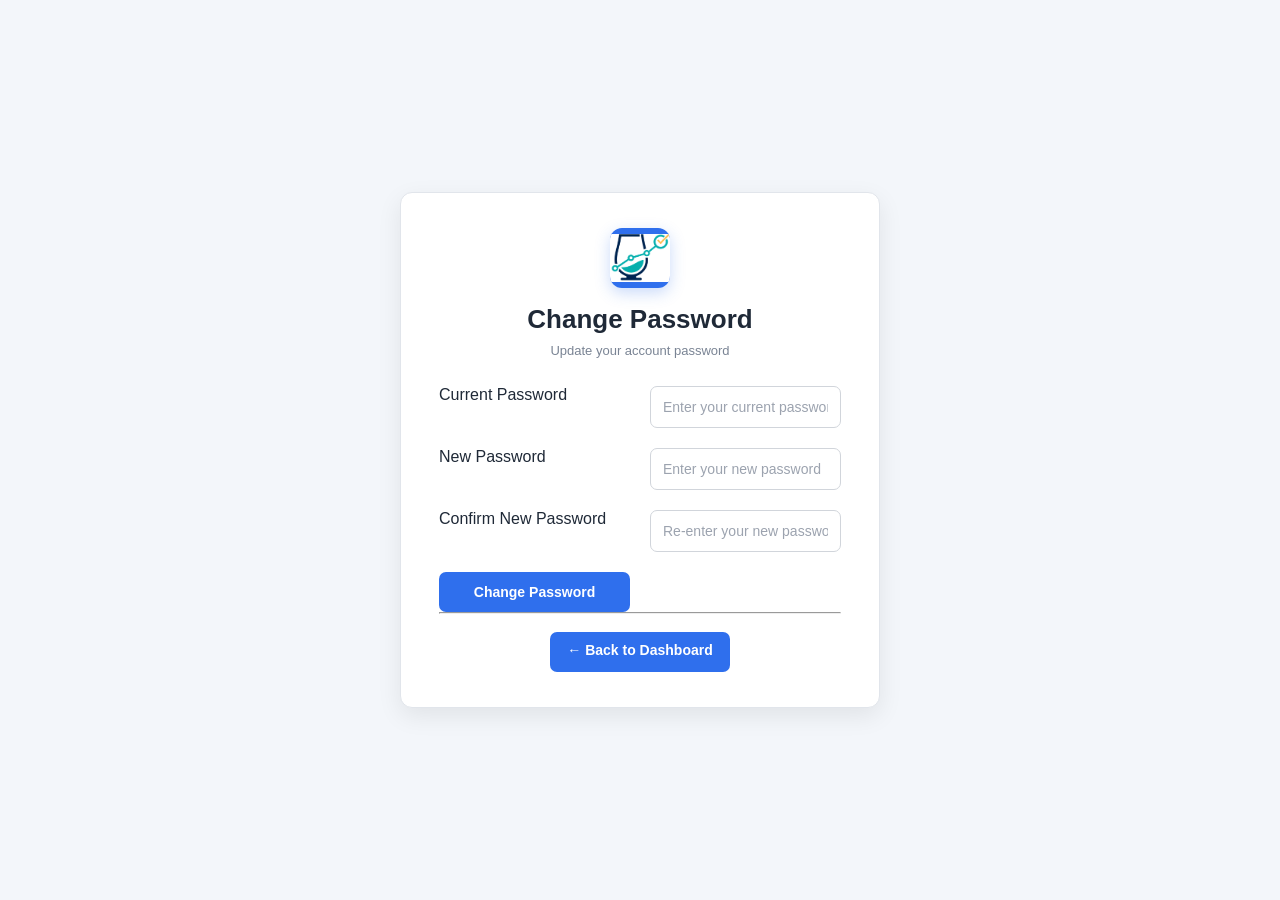
==== commit 69a467fd: "added the back button" ====
--- a/frontend/change-password.html
+++ b/frontend/change-password.html
@@ -112,11 +112,24 @@
 
             </form>
 
-            <hr>
+           <hr>
+
 <br>
-            <p style="text-align:center;">
-                <a href="login.html">Back to Login</a>
-            </p>
+
+<p style="text-align:center;">
+
+    <a
+        href="dashboard.html"
+        class="btn btn-primary"
+        style="
+            display: inline-block;
+            text-decoration: none;
+        "
+    >
+        ← Back to Dashboard
+    </a>
+
+</p>
 
         </div>
 
--- a/frontend/css/style.css
+++ b/frontend/css/style.css
@@ -5005,4 +5005,5 @@
     to {
         transform: rotate(360deg);
     }
-}+}
+
